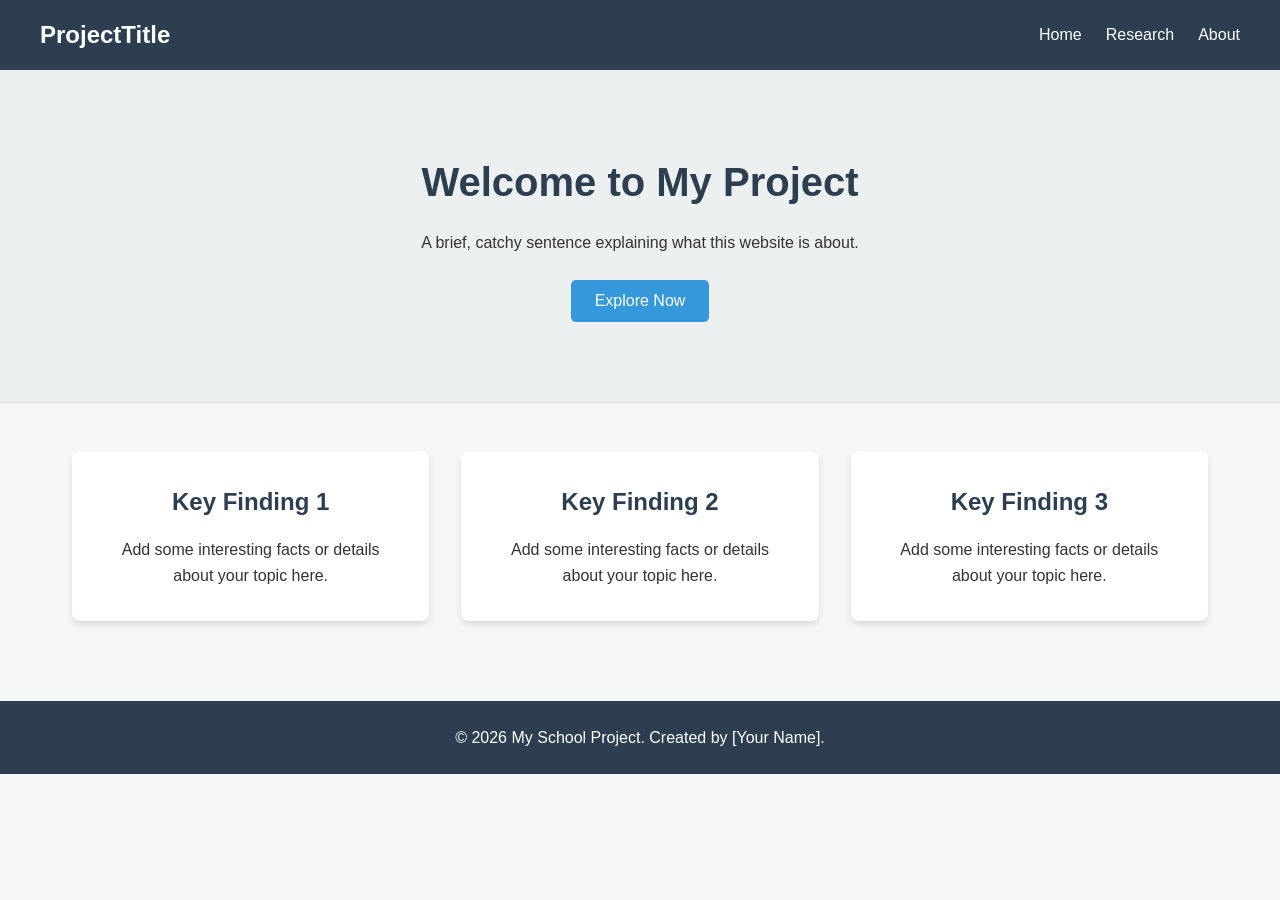
==== index.html @ 92c5aa78 "started lotf school project" ====
<!DOCTYPE html>
<html lang="en">
<head>
    <meta charset="UTF-8">
    <meta name="viewport" content="width=device-width, initial-scale=1.0">
    <title>My School Project</title>
    <link rel="stylesheet" href="style.css">
</head>
<body>
    <header>
        <nav>
            <div class="logo">ProjectTitle</div>
            <ul class="nav-links">
                <li><a href="#">Home</a></li>
                <li><a href="#">Research</a></li>
                <li><a href="#">About</a></li>
            </ul>
        </nav>
    </header>

    <main>
        <section class="hero">
            <h1>Welcome to My Project</h1>
            <p>A brief, catchy sentence explaining what this website is about.</p>
            <button id="exploreBtn">Explore Now</button>
        </section>

        <section class="info-section">
            <div class="card">
                <h2>Key Finding 1</h2>
                <p>Add some interesting facts or details about your topic here.</p>
            </div>
            <div class="card">
                <h2>Key Finding 2</h2>
                <p>Add some interesting facts or details about your topic here.</p>
            </div>
            <div class="card">
                <h2>Key Finding 3</h2>
                <p>Add some interesting facts or details about your topic here.</p>
            </div>
        </section>
    </main>

    <footer>
        <p>&copy; 2026 My School Project. Created by [Your Name].</p>
    </footer>

    <script src="script.js"></script>
</body>
</html>
---- style.css ----
/* General Reset and Base Styles */
* {
    margin: 0;
    padding: 0;
    box-sizing: border-box;
    font-family: 'Segoe UI', Tahoma, Geneva, Verdana, sans-serif;
}

body {
    background-color: #f4f7f6;
    color: #333;
    line-height: 1.6;
}

/* Navigation Bar */
header {
    background-color: #2c3e50;
    color: white;
    padding: 1rem 2rem;
}

nav {
    display: flex;
    justify-content: space-between;
    align-items: center;
    max-width: 1200px;
    margin: 0 auto;
}

.logo {
    font-size: 1.5rem;
    font-weight: bold;
}

.nav-links {
    list-style: none;
    display: flex;
    gap: 1.5rem;
}

.nav-links a {
    color: white;
    text-decoration: none;
    transition: color 0.3s;
}

.nav-links a:hover {
    color: #3498db;
}

/* Hero Section */
.hero {
    text-align: center;
    padding: 5rem 2rem;
    background-color: #ecf0f1;
    border-bottom: 1px solid #ddd;
}

.hero h1 {
    font-size: 2.5rem;
    margin-bottom: 1rem;
    color: #2c3e50;
}

.hero button {
    margin-top: 1.5rem;
    padding: 0.75rem 1.5rem;
    font-size: 1rem;
    background-color: #3498db;
    color: white;
    border: none;
    border-radius: 5px;
    cursor: pointer;
    transition: background-color 0.3s;
}

.hero button:hover {
    background-color: #2980b9;
}

/* Info Cards Section */
.info-section {
    display: flex;
    justify-content: center;
    flex-wrap: wrap;
    gap: 2rem;
    padding: 3rem 2rem;
    max-width: 1200px;
    margin: 0 auto;
}

.card {
    background-color: white;
    padding: 2rem;
    border-radius: 8px;
    box-shadow: 0 4px 6px rgba(0,0,0,0.1);
    flex: 1 1 300px; /* Makes cards responsive */
    text-align: center;
}

.card h2 {
    color: #2c3e50;
    margin-bottom: 1rem;
}

/* Footer */
footer {
    text-align: center;
    padding: 1.5rem;
    background-color: #2c3e50;
    color: white;
    margin-top: 2rem;
}
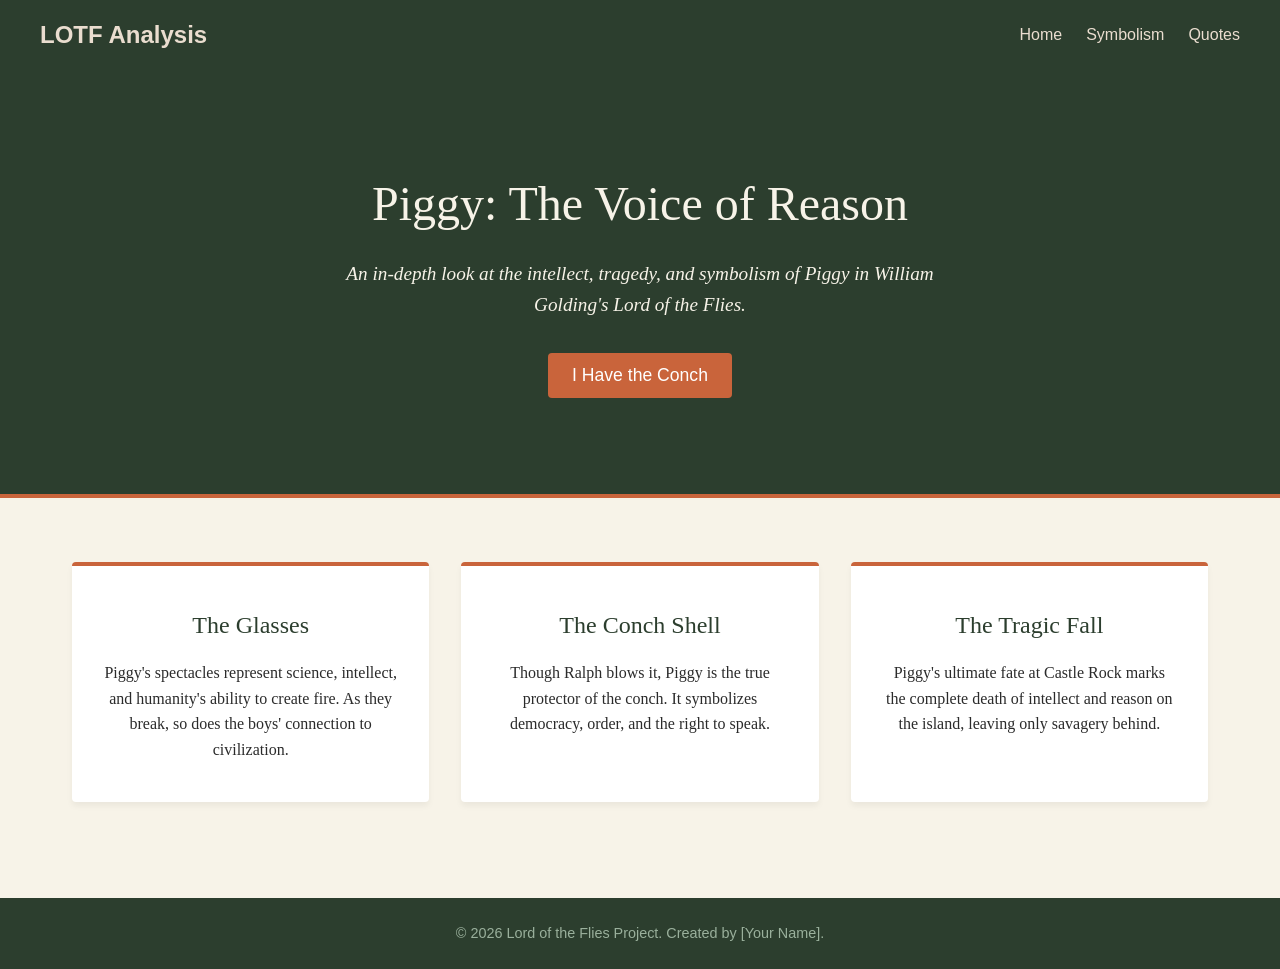
==== commit b0da230f: "updated website because piggy" ====
--- a/index.html
+++ b/index.html
@@ -3,46 +3,46 @@
 <head>
     <meta charset="UTF-8">
     <meta name="viewport" content="width=device-width, initial-scale=1.0">
-    <title>My School Project</title>
+    <title>Piggy: Character Analysis</title>
     <link rel="stylesheet" href="style.css">
 </head>
 <body>
     <header>
         <nav>
-            <div class="logo">ProjectTitle</div>
+            <div class="logo">LOTF Analysis</div>
             <ul class="nav-links">
                 <li><a href="#">Home</a></li>
-                <li><a href="#">Research</a></li>
-                <li><a href="#">About</a></li>
+                <li><a href="#">Symbolism</a></li>
+                <li><a href="#">Quotes</a></li>
             </ul>
         </nav>
     </header>
 
     <main>
         <section class="hero">
-            <h1>Welcome to My Project</h1>
-            <p>A brief, catchy sentence explaining what this website is about.</p>
-            <button id="exploreBtn">Explore Now</button>
+            <h1>Piggy: The Voice of Reason</h1>
+            <p>An in-depth look at the intellect, tragedy, and symbolism of Piggy in William Golding's <em>Lord of the Flies</em>.</p>
+            <button id="exploreBtn">I Have the Conch</button>
         </section>
 
         <section class="info-section">
             <div class="card">
-                <h2>Key Finding 1</h2>
-                <p>Add some interesting facts or details about your topic here.</p>
+                <h2>The Glasses</h2>
+                <p>Piggy's spectacles represent science, intellect, and humanity's ability to create fire. As they break, so does the boys' connection to civilization.</p>
             </div>
             <div class="card">
-                <h2>Key Finding 2</h2>
-                <p>Add some interesting facts or details about your topic here.</p>
+                <h2>The Conch Shell</h2>
+                <p>Though Ralph blows it, Piggy is the true protector of the conch. It symbolizes democracy, order, and the right to speak.</p>
             </div>
             <div class="card">
-                <h2>Key Finding 3</h2>
-                <p>Add some interesting facts or details about your topic here.</p>
+                <h2>The Tragic Fall</h2>
+                <p>Piggy's ultimate fate at Castle Rock marks the complete death of intellect and reason on the island, leaving only savagery behind.</p>
             </div>
         </section>
     </main>
 
     <footer>
-        <p>&copy; 2026 My School Project. Created by [Your Name].</p>
+        <p>&copy; 2026 Lord of the Flies Project. Created by [Your Name].</p>
     </footer>
 
     <script src="script.js"></script>
--- a/style.css
+++ b/style.css
@@ -3,20 +3,21 @@
     margin: 0;
     padding: 0;
     box-sizing: border-box;
-    font-family: 'Segoe UI', Tahoma, Geneva, Verdana, sans-serif;
 }
 
 body {
-    background-color: #f4f7f6;
-    color: #333;
+    /* A sandy, parchment-like background for a book report feel */
+    background-color: #f7f3e8; 
+    color: #2b2b2b;
+    font-family: 'Georgia', serif; /* Serif font looks more literary */
     line-height: 1.6;
 }
 
 /* Navigation Bar */
 header {
-    background-color: #2c3e50;
-    color: white;
+    background-color: #2c3e2e; /* Deep jungle green */
     padding: 1rem 2rem;
+    box-shadow: 0 2px 5px rgba(0,0,0,0.1);
 }
 
 nav {
@@ -30,52 +31,64 @@
 .logo {
     font-size: 1.5rem;
     font-weight: bold;
+    color: #eaddcf; /* Sand color */
+    font-family: 'Arial', sans-serif;
 }
 
 .nav-links {
     list-style: none;
     display: flex;
     gap: 1.5rem;
+    font-family: 'Arial', sans-serif;
 }
 
 .nav-links a {
-    color: white;
+    color: #eaddcf;
     text-decoration: none;
     transition: color 0.3s;
 }
 
 .nav-links a:hover {
-    color: #3498db;
+    color: #c9643b; /* Fire orange */
 }
 
 /* Hero Section */
 .hero {
     text-align: center;
-    padding: 5rem 2rem;
-    background-color: #ecf0f1;
-    border-bottom: 1px solid #ddd;
+    padding: 6rem 2rem;
+    background-color: #2c3e2e;
+    color: #f7f3e8;
+    border-bottom: 4px solid #c9643b;
 }
 
 .hero h1 {
-    font-size: 2.5rem;
+    font-size: 3rem;
     margin-bottom: 1rem;
-    color: #2c3e50;
+    font-weight: normal;
+}
+
+.hero p {
+    font-size: 1.2rem;
+    max-width: 600px;
+    margin: 0 auto;
+    font-style: italic;
 }
 
 .hero button {
-    margin-top: 1.5rem;
+    margin-top: 2rem;
     padding: 0.75rem 1.5rem;
-    font-size: 1rem;
-    background-color: #3498db;
+    font-size: 1.1rem;
+    background-color: #c9643b; /* Fire orange */
     color: white;
     border: none;
-    border-radius: 5px;
+    border-radius: 4px;
     cursor: pointer;
+    font-family: 'Arial', sans-serif;
     transition: background-color 0.3s;
 }
 
 .hero button:hover {
-    background-color: #2980b9;
+    background-color: #a44d29;
 }
 
 /* Info Cards Section */
@@ -84,30 +97,34 @@
     justify-content: center;
     flex-wrap: wrap;
     gap: 2rem;
-    padding: 3rem 2rem;
+    padding: 4rem 2rem;
     max-width: 1200px;
     margin: 0 auto;
 }
 
 .card {
     background-color: white;
-    padding: 2rem;
-    border-radius: 8px;
-    box-shadow: 0 4px 6px rgba(0,0,0,0.1);
-    flex: 1 1 300px; /* Makes cards responsive */
+    padding: 2.5rem 2rem;
+    border-radius: 4px;
+    box-shadow: 0 4px 6px rgba(0,0,0,0.05);
+    flex: 1 1 300px;
     text-align: center;
+    border-top: 4px solid #c9643b; /* Accent line at the top */
 }
 
 .card h2 {
-    color: #2c3e50;
+    color: #2c3e2e;
     margin-bottom: 1rem;
+    font-weight: normal;
 }
 
 /* Footer */
 footer {
     text-align: center;
     padding: 1.5rem;
-    background-color: #2c3e50;
-    color: white;
+    background-color: #2c3e2e;
+    color: #9ab09c;
     margin-top: 2rem;
+    font-family: 'Arial', sans-serif;
+    font-size: 0.9rem;
 }
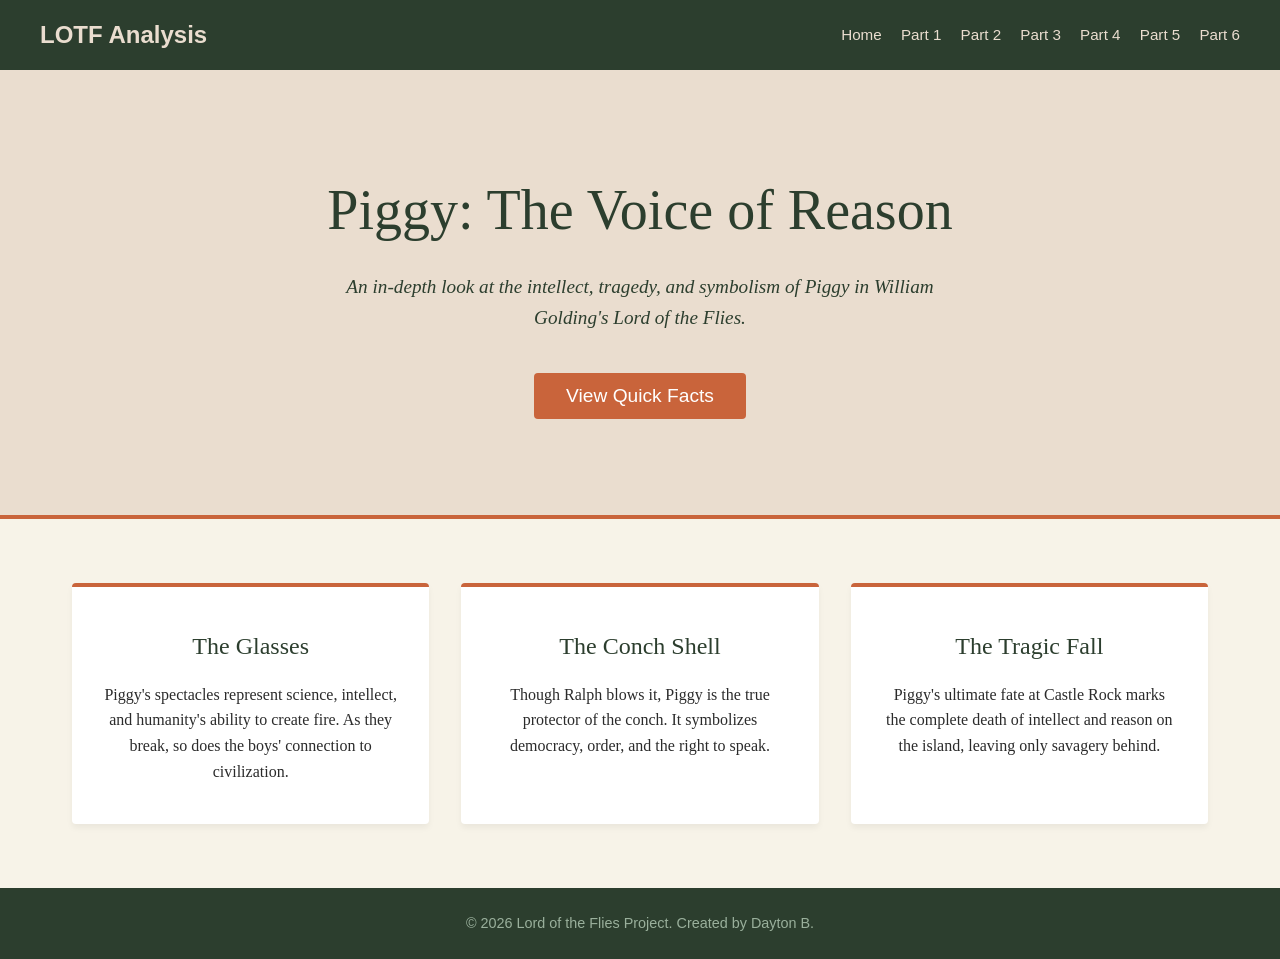
==== commit 71837ae3: "added individual chapter pages" ====
--- a/index.html
+++ b/index.html
@@ -11,9 +11,13 @@
         <nav>
             <div class="logo">LOTF Analysis</div>
             <ul class="nav-links">
-                <li><a href="#">Home</a></li>
-                <li><a href="#">Symbolism</a></li>
-                <li><a href="#">Quotes</a></li>
+                <li><a href="index.html">Home</a></li>
+                <li><a href="ch1.html">Part 1</a></li>
+                <li><a href="ch3.html">Part 2</a></li>
+                <li><a href="ch5.html">Part 3</a></li>
+                <li><a href="ch7.html">Part 4</a></li>
+                <li><a href="ch9.html">Part 5</a></li>
+                <li><a href="ch11.html">Part 6</a></li>
             </ul>
         </nav>
     </header>
@@ -22,7 +26,7 @@
         <section class="hero">
             <h1>Piggy: The Voice of Reason</h1>
             <p>An in-depth look at the intellect, tragedy, and symbolism of Piggy in William Golding's <em>Lord of the Flies</em>.</p>
-            <button id="exploreBtn">I Have the Conch</button>
+            <button id="exploreBtn">View Quick Facts</button>
         </section>
 
         <section class="info-section">
@@ -42,7 +46,7 @@
     </main>
 
     <footer>
-        <p>&copy; 2026 Lord of the Flies Project. Created by [Your Name].</p>
+        <p>&copy; 2026 Lord of the Flies Project. Created by Dayton B.</p>
     </footer>
 
     <script src="script.js"></script>
--- a/style.css
+++ b/style.css
@@ -6,18 +6,20 @@
 }
 
 body {
-    /* A sandy, parchment-like background for a book report feel */
     background-color: #f7f3e8; 
     color: #2b2b2b;
-    font-family: 'Georgia', serif; /* Serif font looks more literary */
+    font-family: 'Georgia', serif; 
     line-height: 1.6;
+    display: flex;
+    flex-direction: column;
+    min-height: 100vh;
 }
 
 /* Navigation Bar */
 header {
-    background-color: #2c3e2e; /* Deep jungle green */
+    background-color: #2c3e2e; /* Deep jungle green - stands out now! */
     padding: 1rem 2rem;
-    box-shadow: 0 2px 5px rgba(0,0,0,0.1);
+    box-shadow: 0 2px 5px rgba(0,0,0,0.2);
 }
 
 nav {
@@ -31,14 +33,14 @@
 .logo {
     font-size: 1.5rem;
     font-weight: bold;
-    color: #eaddcf; /* Sand color */
+    color: #eaddcf; 
     font-family: 'Arial', sans-serif;
 }
 
 .nav-links {
     list-style: none;
     display: flex;
-    gap: 1.5rem;
+    gap: 1.2rem;
     font-family: 'Arial', sans-serif;
 }
 
@@ -46,23 +48,24 @@
     color: #eaddcf;
     text-decoration: none;
     transition: color 0.3s;
+    font-size: 0.95rem;
 }
 
 .nav-links a:hover {
-    color: #c9643b; /* Fire orange */
+    color: #c9643b; 
 }
 
-/* Hero Section */
+/* Hero Section (Homepage) */
 .hero {
     text-align: center;
     padding: 6rem 2rem;
-    background-color: #2c3e2e;
-    color: #f7f3e8;
+    background-color: #eaddcf; /* Sand color to separate it from the nav bar */
+    color: #2c3e2e; /* Dark green text */
     border-bottom: 4px solid #c9643b;
 }
 
 .hero h1 {
-    font-size: 3rem;
+    font-size: 3.5rem;
     margin-bottom: 1rem;
     font-weight: normal;
 }
@@ -75,10 +78,10 @@
 }
 
 .hero button {
-    margin-top: 2rem;
-    padding: 0.75rem 1.5rem;
-    font-size: 1.1rem;
-    background-color: #c9643b; /* Fire orange */
+    margin-top: 2.5rem;
+    padding: 0.75rem 2rem;
+    font-size: 1.2rem;
+    background-color: #c9643b; 
     color: white;
     border: none;
     border-radius: 4px;
@@ -109,7 +112,7 @@
     box-shadow: 0 4px 6px rgba(0,0,0,0.05);
     flex: 1 1 300px;
     text-align: center;
-    border-top: 4px solid #c9643b; /* Accent line at the top */
+    border-top: 4px solid #c9643b; 
 }
 
 .card h2 {
@@ -118,13 +121,52 @@
     font-weight: normal;
 }
 
+/* Subpage Content Styling (For your chapter pages) */
+.page-content {
+    flex-grow: 1;
+    padding: 4rem 2rem;
+    display: flex;
+    justify-content: center;
+}
+
+.text-box {
+    background-color: white;
+    padding: 3rem;
+    max-width: 800px;
+    width: 100%;
+    border-radius: 4px;
+    box-shadow: 0 4px 6px rgba(0,0,0,0.05);
+    border-top: 4px solid #c9643b;
+}
+
+.text-box h1 {
+    color: #2c3e2e;
+    font-size: 2.5rem;
+    margin-bottom: 2rem;
+    text-align: center;
+    font-weight: normal;
+}
+
+.text-box h2 {
+    color: #c9643b;
+    font-size: 1.5rem;
+    margin-top: 2rem;
+    margin-bottom: 0.5rem;
+    font-weight: normal;
+}
+
+.text-box p {
+    margin-bottom: 1.5rem;
+    font-size: 1.1rem;
+}
+
 /* Footer */
 footer {
     text-align: center;
     padding: 1.5rem;
     background-color: #2c3e2e;
     color: #9ab09c;
-    margin-top: 2rem;
     font-family: 'Arial', sans-serif;
     font-size: 0.9rem;
+    margin-top: auto;
 }
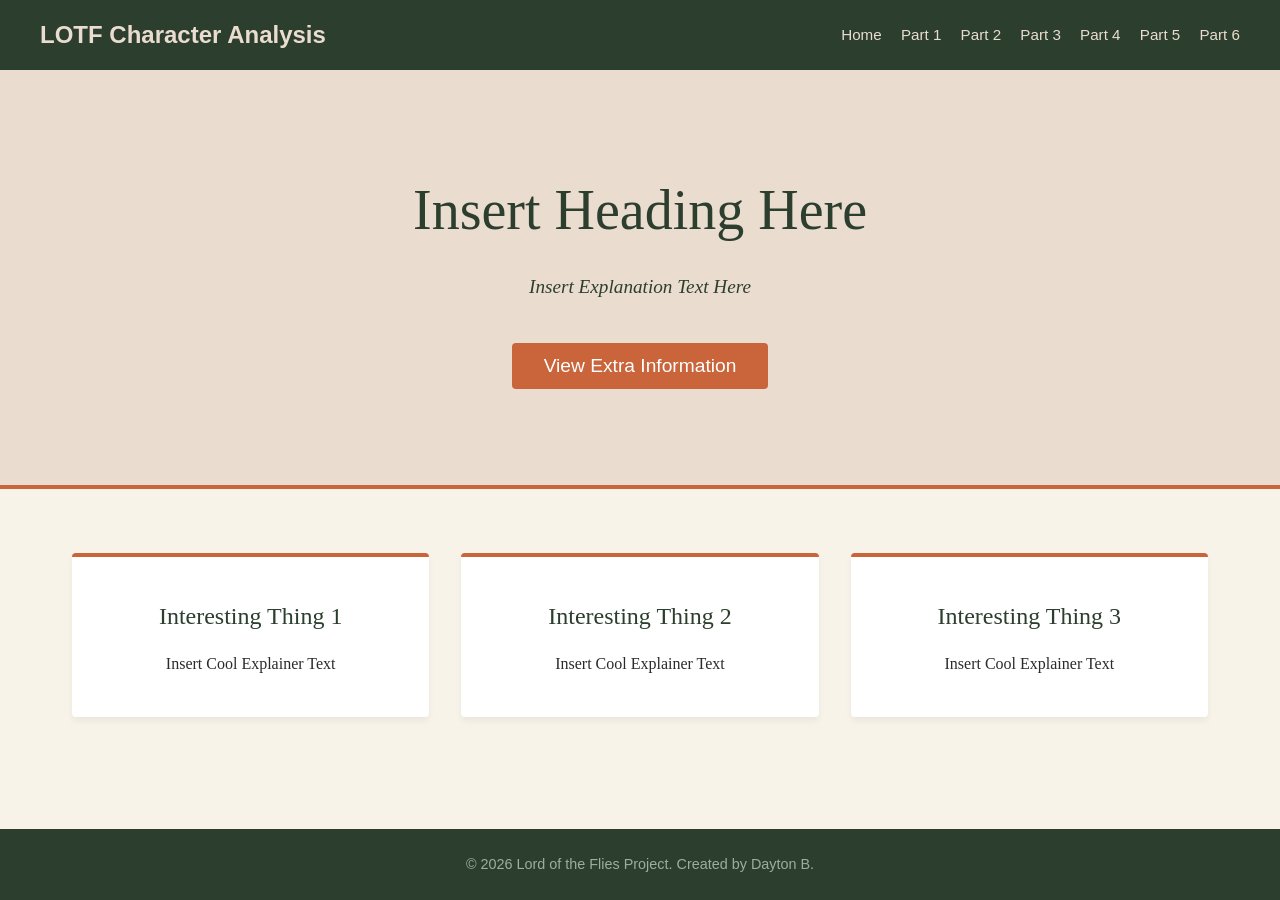
==== commit 062921aa: "changed stuff" ====
--- a/index.html
+++ b/index.html
@@ -3,13 +3,13 @@
 <head>
     <meta charset="UTF-8">
     <meta name="viewport" content="width=device-width, initial-scale=1.0">
-    <title>Piggy: Character Analysis</title>
+    <title>Piggy's Analysis</title>
     <link rel="stylesheet" href="style.css">
 </head>
 <body>
     <header>
         <nav>
-            <div class="logo">LOTF Analysis</div>
+            <div class="logo">LOTF Character Analysis</div>
             <ul class="nav-links">
                 <li><a href="index.html">Home</a></li>
                 <li><a href="ch1.html">Part 1</a></li>
@@ -24,23 +24,23 @@
 
     <main>
         <section class="hero">
-            <h1>Piggy: The Voice of Reason</h1>
-            <p>An in-depth look at the intellect, tragedy, and symbolism of Piggy in William Golding's <em>Lord of the Flies</em>.</p>
-            <button id="exploreBtn">View Quick Facts</button>
+            <h1>Insert Heading Here</h1>
+            <p>Insert Explanation Text Here</p>
+            <button id="exploreBtn">View Extra Information</button>
         </section>
 
         <section class="info-section">
             <div class="card">
-                <h2>The Glasses</h2>
-                <p>Piggy's spectacles represent science, intellect, and humanity's ability to create fire. As they break, so does the boys' connection to civilization.</p>
+                <h2>Interesting Thing 1</h2>
+                <p>Insert Cool Explainer Text</p>
             </div>
             <div class="card">
-                <h2>The Conch Shell</h2>
-                <p>Though Ralph blows it, Piggy is the true protector of the conch. It symbolizes democracy, order, and the right to speak.</p>
+                <h2>Interesting Thing 2</h2>
+                <p>Insert Cool Explainer Text</p>
             </div>
             <div class="card">
-                <h2>The Tragic Fall</h2>
-                <p>Piggy's ultimate fate at Castle Rock marks the complete death of intellect and reason on the island, leaving only savagery behind.</p>
+                <h2>Interesting Thing 3</h2>
+                <p>Insert Cool Explainer Text</p>
             </div>
         </section>
     </main>
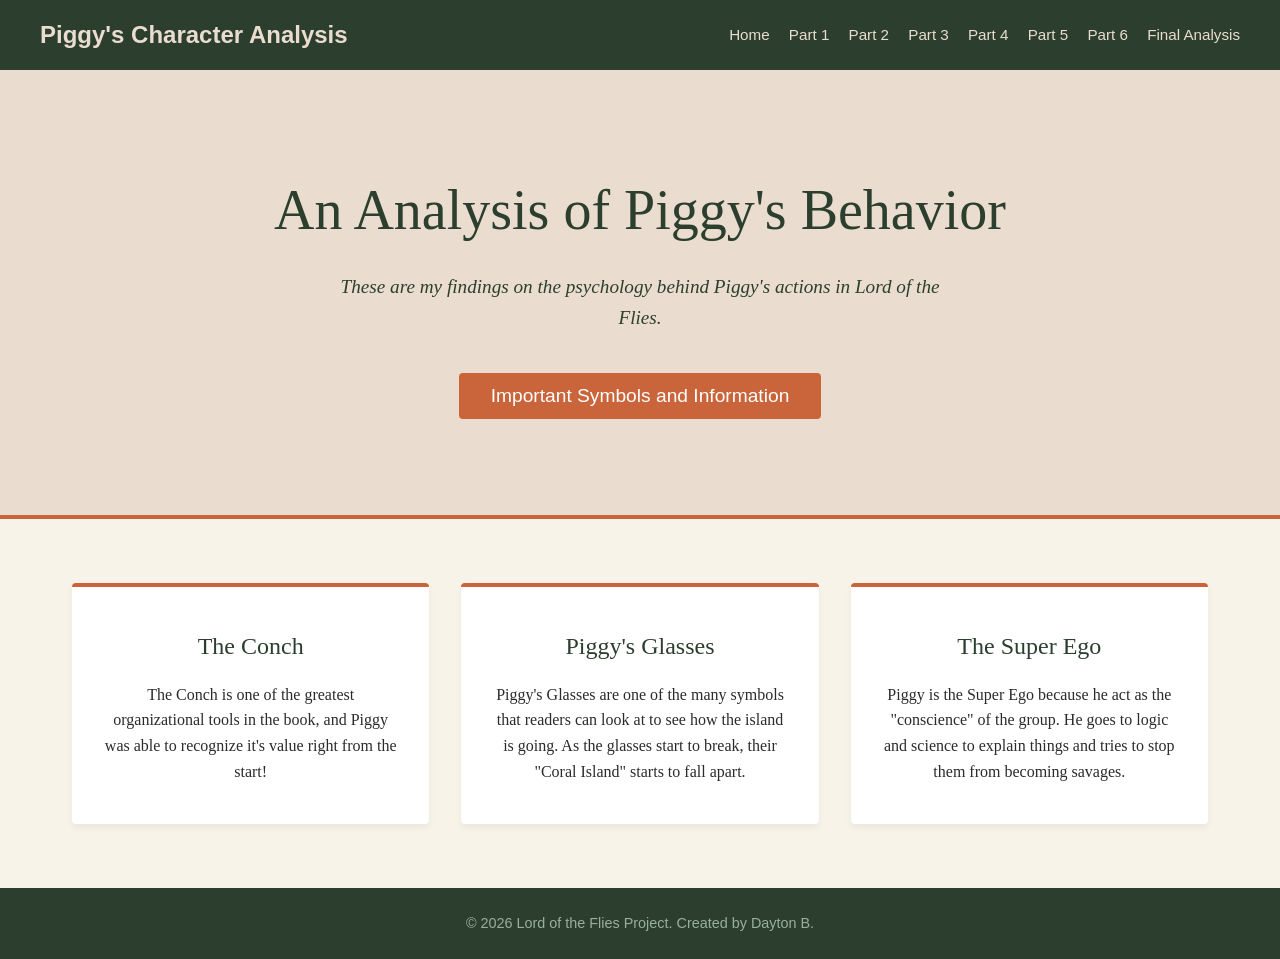
==== commit f4795d41: "finished project" ====
--- a/index.html
+++ b/index.html
@@ -3,13 +3,13 @@
 <head>
     <meta charset="UTF-8">
     <meta name="viewport" content="width=device-width, initial-scale=1.0">
-    <title>Piggy's Analysis</title>
+    <title>LOTF Case Files</title>
     <link rel="stylesheet" href="style.css">
 </head>
 <body>
     <header>
         <nav>
-            <div class="logo">LOTF Character Analysis</div>
+            <div class="logo">Piggy's Character Analysis</div>
             <ul class="nav-links">
                 <li><a href="index.html">Home</a></li>
                 <li><a href="ch1.html">Part 1</a></li>
@@ -18,29 +18,31 @@
                 <li><a href="ch7.html">Part 4</a></li>
                 <li><a href="ch9.html">Part 5</a></li>
                 <li><a href="ch11.html">Part 6</a></li>
+                <li><a href="end.html">Final Analysis</a></li>
             </ul>
         </nav>
     </header>
 
     <main>
         <section class="hero">
-            <h1>Insert Heading Here</h1>
-            <p>Insert Explanation Text Here</p>
-            <button id="exploreBtn">View Extra Information</button>
+            <h1>An Analysis of Piggy's Behavior</h1>
+            <p>These are my findings on the psychology behind Piggy's actions in Lord of the Flies.</p>
+            <button id="exploreBtn">Important Symbols and Information</button>
         </section>
 
         <section class="info-section">
             <div class="card">
-                <h2>Interesting Thing 1</h2>
-                <p>Insert Cool Explainer Text</p>
+                <h2>The Conch</h2>
+                <p>The Conch is one of the greatest organizational tools in the book, and Piggy was able to recognize it's value right from the start!</p>
+                
             </div>
             <div class="card">
-                <h2>Interesting Thing 2</h2>
-                <p>Insert Cool Explainer Text</p>
+                <h2>Piggy's Glasses</h2>
+                <p>Piggy's Glasses are one of the many symbols that readers can look at to see how the island is going. As the glasses start to break, their "Coral Island" starts to fall apart.</p>
             </div>
             <div class="card">
-                <h2>Interesting Thing 3</h2>
-                <p>Insert Cool Explainer Text</p>
+                <h2>The Super Ego</h2>
+                <p>Piggy is the Super Ego because he act as the "conscience" of the group. He goes to logic and science to explain things and tries to stop them from becoming savages.</p>
             </div>
         </section>
     </main>
